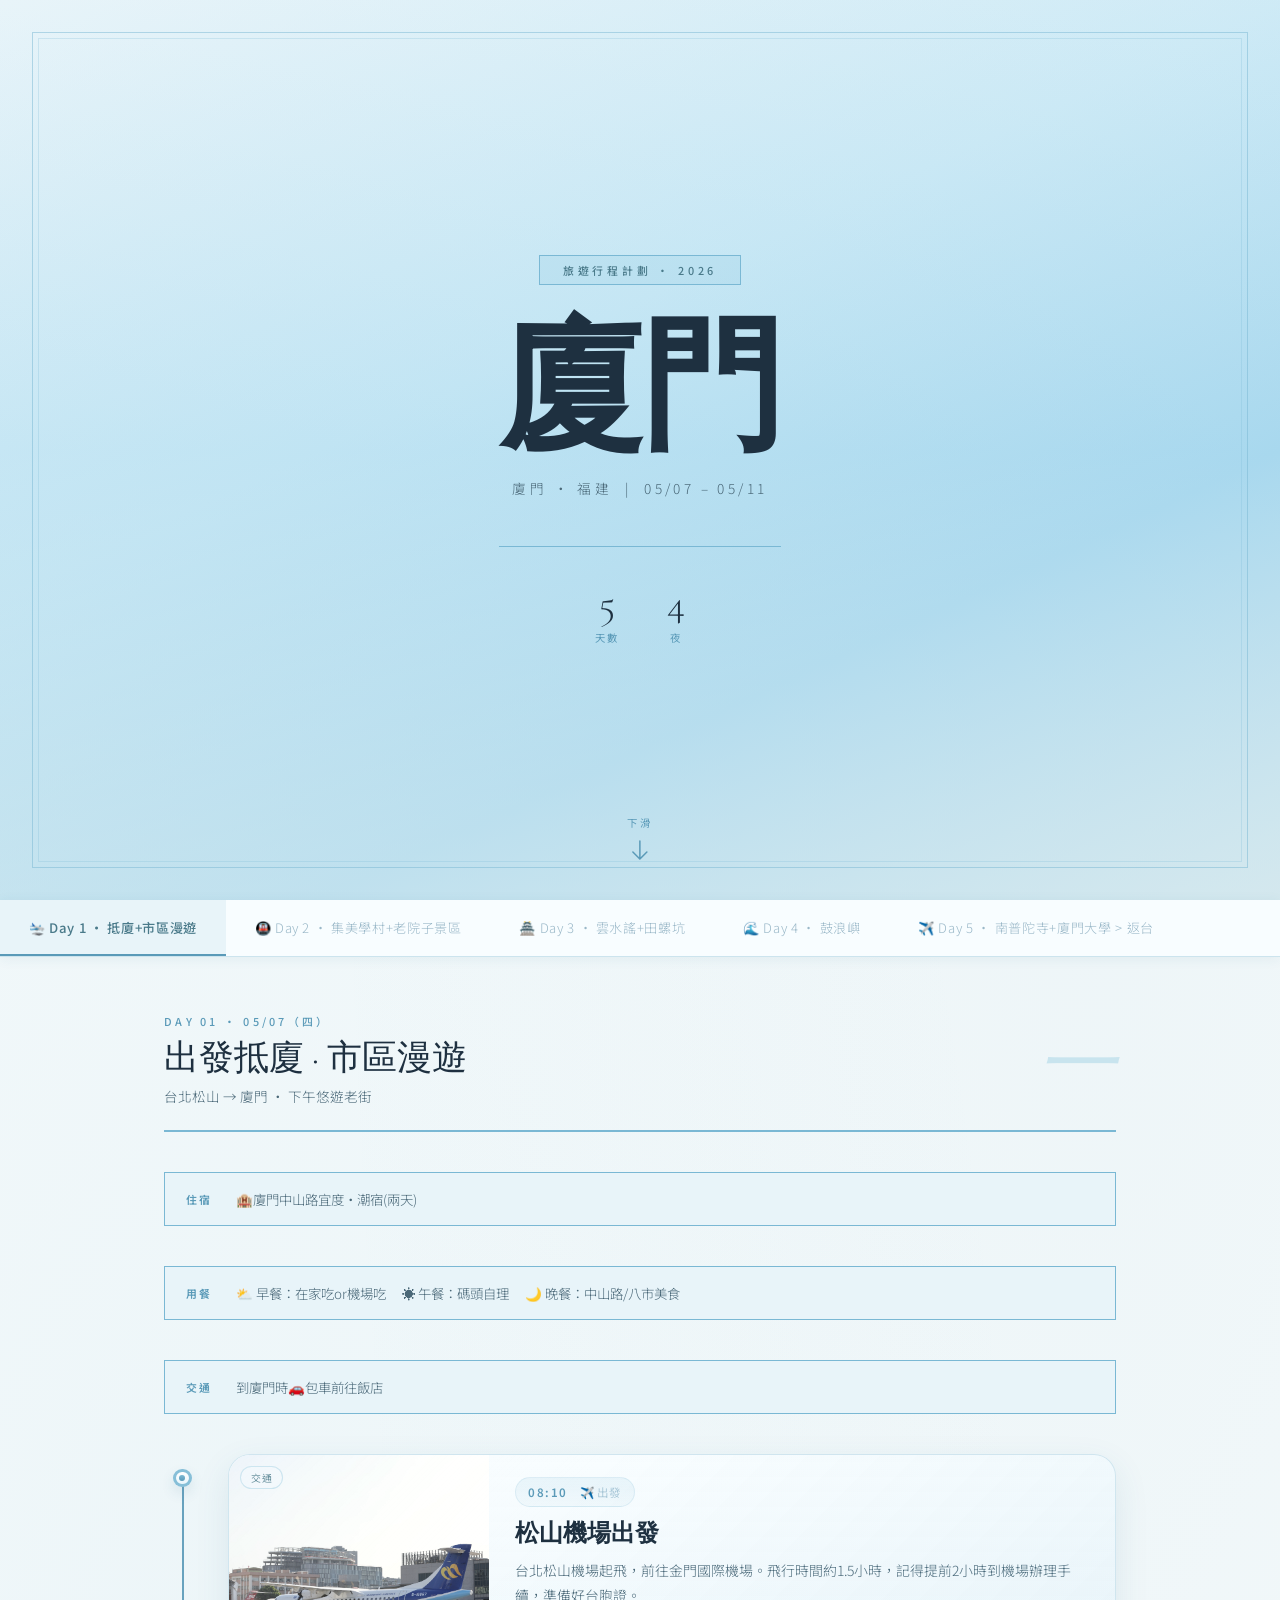
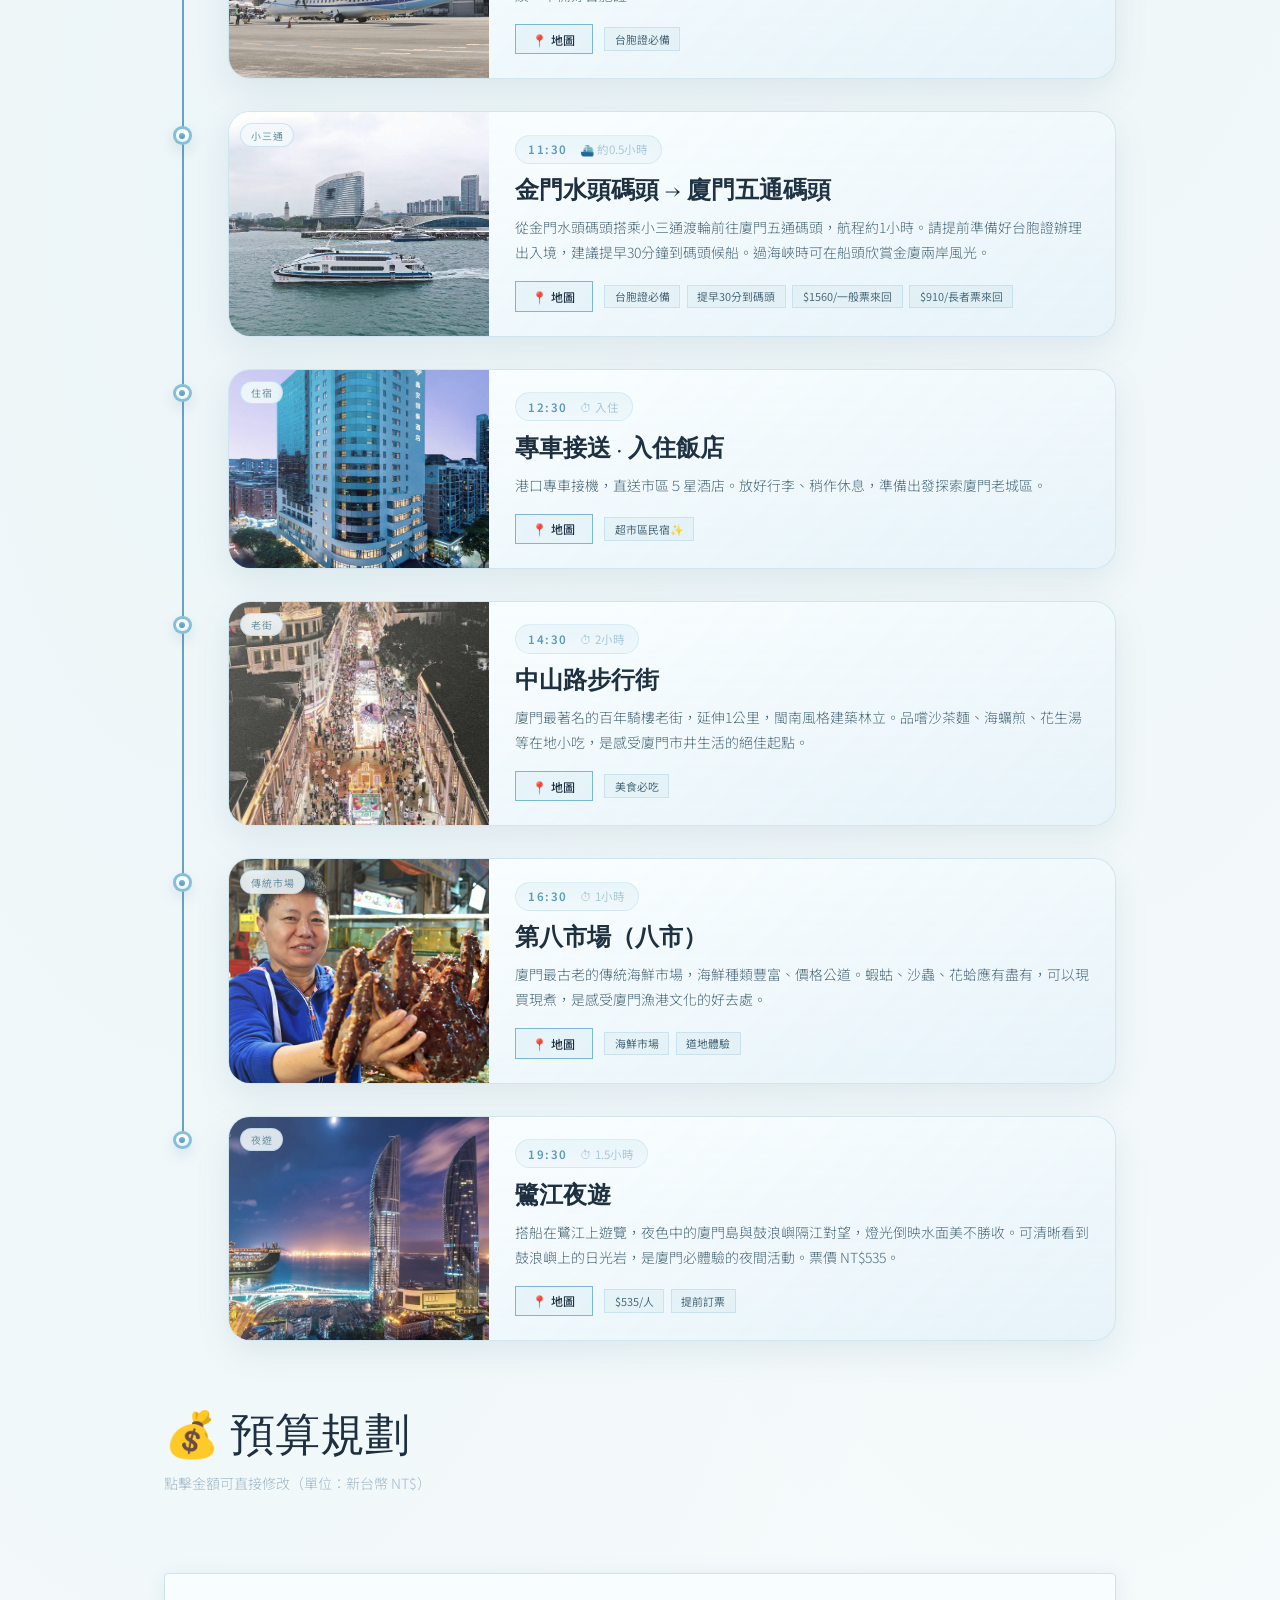
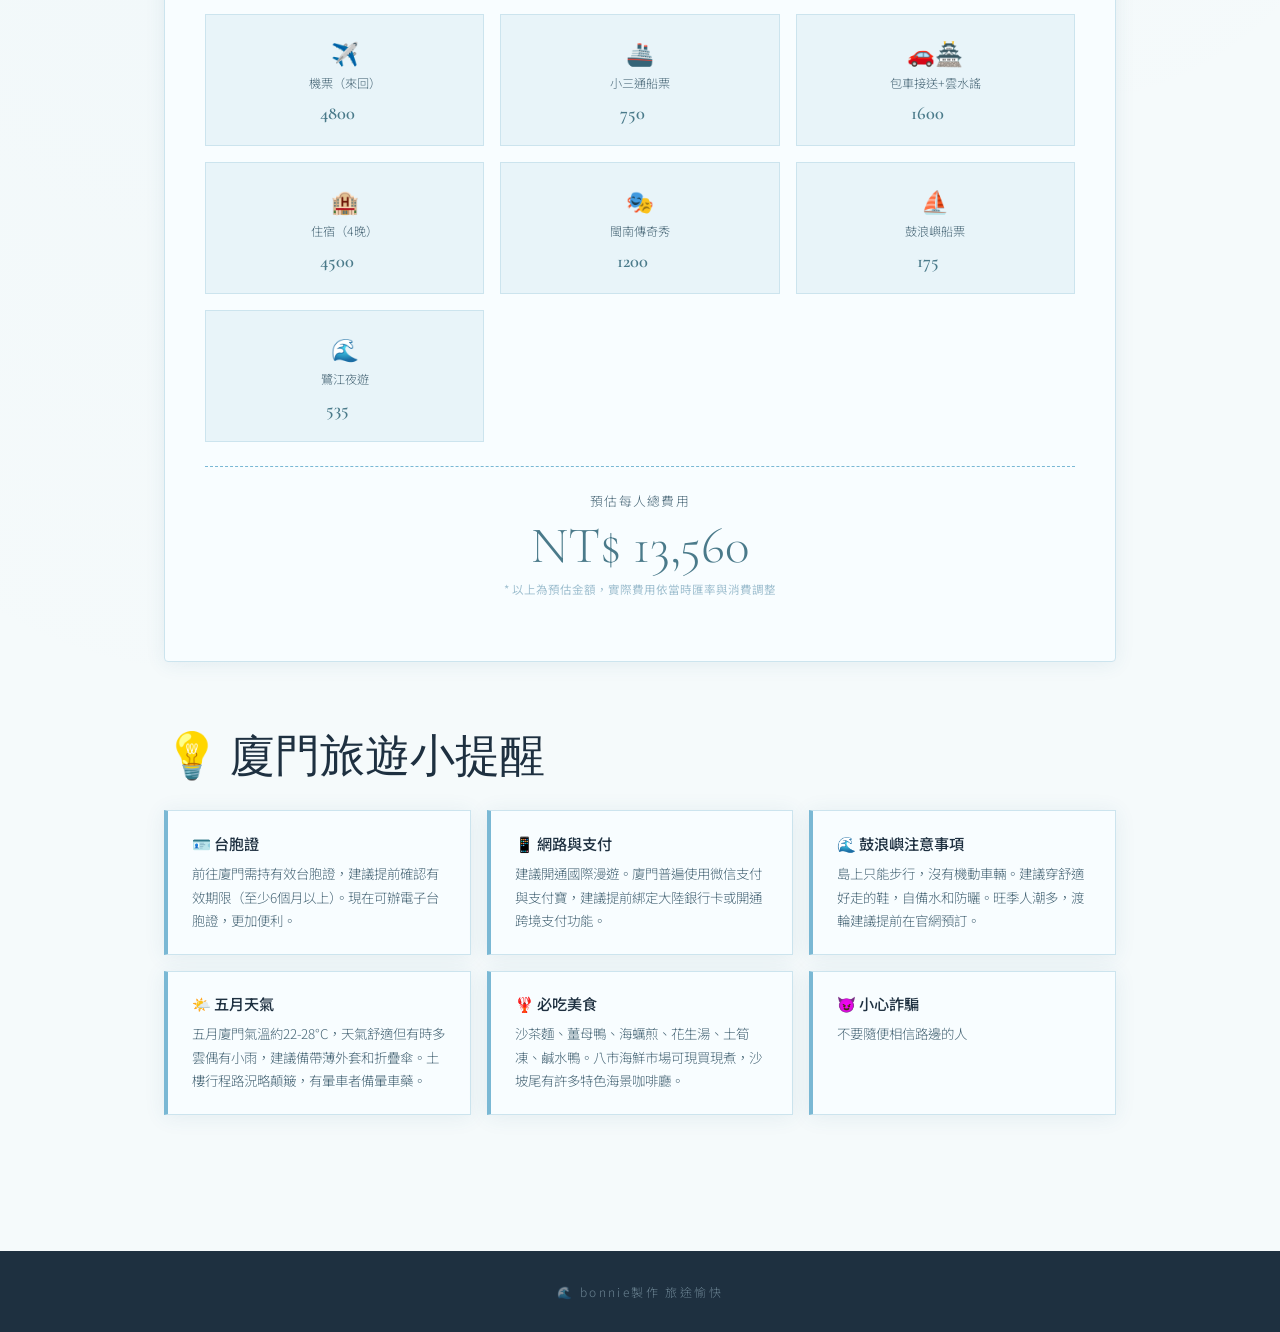
==== index - 複製.html @ edf43352 "行程更新" ====
<!DOCTYPE html>
<html lang="zh-TW">
<head>
  <meta charset="UTF-8">
  <meta name="viewport" content="width=device-width, initial-scale=1.0">
  <title>廈門之旅 ✈️</title>
  <meta property="og:title" content="廈門之旅✈️" />
  <meta property="og:description" content="✈️🌊2026年05/07 – 05/11" />
  <meta property="og:description" content="探索廈門的美麗風景和豐富文化" />
  <meta property="og:type" content="website" />
  <link href="https://fonts.googleapis.com/css2?family=Cormorant+Garamond:ital,wght@0,300;0,400;0,600;1,300;1,400&family=Noto+Sans+TC:wght@300;400;500&family=DM+Serif+Display:ital@0;1&display=swap" rel="stylesheet">
  <link rel="stylesheet" href="style.css">
</head>
<body>

<!-- HERO -->
<section class="hero">
  <div class="hero-bg"></div>
  <div class="hero-overlay"></div>
  <div class="hero-content">
    <div class="hero-tag">旅遊行程計劃 · 2026</div>
    <h1>廈門</h1>
    <p class="hero-sub">廈門 · 福建 &nbsp;|&nbsp; 05/07 – 05/11 </p>
    <div class="hero-stats">
      <div class="hero-stat"><div class="num">5</div><div class="lbl">天數</div></div>
      <div class="hero-stat"><div class="num">4</div><div class="lbl">夜</div></div>
    </div>
  </div>
  <div class="hero-scroll">
    <span>下滑</span>
    <svg width="16" height="20" viewBox="0 0 16 20" fill="none"><path d="M8 1v18M1 12l7 7 7-7" stroke="currentColor" stroke-width="1.5" stroke-linecap="round"/></svg>
  </div>
</section>

<!-- DAY NAV -->
<nav class="day-nav" id="dayNav"></nav>

<div class="container" id="mainContent">

  <!-- DAY 1 -->
  <div class="day-content active" id="day-1">
    <div class="day-header">
      <div class="day-header-left">
        <div class="day-num">Day 01 · 05/07（四）</div>
        <h2 class="day-theme">出發抵廈 · 市區漫遊</h2>
        <p class="day-date">台北松山 → 廈門 · 下午悠遊老街</p>
      </div>
      <div class="day-header-deco">一</div>
    </div>
    <div class="meal-strip">
      <span class="meal-label">住宿</span>
      <span class="meal-item">🏨廈門中山路宜度·潮宿(兩天)</span>
    </div>
    <div class="meal-strip">
      <span class="meal-label">用餐</span>
      <span class="meal-item">⛅ 早餐：在家吃or機場吃</span>
      <span class="meal-item">☀️ 午餐：碼頭自理</span>
      <!-- <span class="meal-item">🎭 下午：閩南傳奇秀（14:30）</span> -->
      <span class="meal-item">🌙 晚餐：中山路/八市美食</span>
    </div>
    <div class="meal-strip">
      <span class="meal-label">交通</span>
      <span class="meal-item">到廈門時🚗包車前往飯店</span>
    </div>
    <div class="timeline">

      <div class="tl-item">
        <div class="tl-dot"></div>
        <div class="spot-card">
          <div class="spot-img-wrap">
            <img class="spot-img" src="./pic/松山機場.jpg" alt="松山機場">
            <span class="spot-type-badge">交通</span>
          </div>
          <div class="spot-info">
            <div class="spot-meta"><span class="spot-time">08:10</span><span class="spot-duration">✈️ 出發</span></div>
            <h3 class="spot-name">松山機場出發</h3>
            <p class="spot-desc">台北松山機場起飛，前往金門國際機場。飛行時間約1.5小時，記得提前2小時到機場辦理手續，準備好台胞證。</p>
            <div class="spot-footer">
              <a class="btn-map" href="https://maps.google.com/?q=松山機場" target="_blank">📍 地圖</a>
              <div class="spot-tags"><span class="tag">台胞證必備</span></div>
            </div>
          </div>
        </div>
      </div>
      <div class="tl-item">
        <div class="tl-dot"></div>
        <div class="spot-card">
          <div class="spot-img-wrap">
            <img class="spot-img" src="./pic/小三通圖.jpg" alt="金門水頭碼頭渡輪">
            <span class="spot-type-badge">小三通</span>
          </div>
          <div class="spot-info">
            <div class="spot-meta"><span class="spot-time">11:30</span><span class="spot-duration">⛴️ 約0.5小時</span></div>
            <h3 class="spot-name">金門水頭碼頭 → 廈門五通碼頭</h3>
            <p class="spot-desc">從金門水頭碼頭搭乘小三通渡輪前往廈門五通碼頭，航程約1小時。請提前準備好台胞證辦理出入境，建議提早30分鐘到碼頭候船。過海峽時可在船頭欣賞金廈兩岸風光。</p>
            <div class="spot-footer">
              <a class="btn-map" href="https://maps.google.com/?q=金門水頭碼頭" target="_blank">📍 地圖</a>
              <button class="btn-audio" onclick="playSpotStory(this, '金門小三通渡輪', '金門水頭碼頭搭渡輪橫渡台灣海峽前往廈門，是充滿歷史感的兩岸交流航線', './audio/小三通.mp3')" data-state="idle">🎙️ 聽故事</button>
              <div class="spot-tags"><span class="tag">台胞證必備</span><span class="tag">提早30分到碼頭</span><span class="tag">$1560/一般票來回</span><span class="tag">$910/長者票來回</span></div>
            </div>
          </div>
        </div>
      </div>

      <div class="tl-item">
        <div class="tl-dot"></div>
        <div class="spot-card">
          <div class="spot-img-wrap">
            <img class="spot-img" src="./pic/飯店.jpg" alt="廈門飯店">
            <span class="spot-type-badge">住宿</span>
          </div>
          <div class="spot-info">
            <div class="spot-meta"><span class="spot-time">12:30</span><span class="spot-duration">⏱ 入住</span></div>
            <h3 class="spot-name">專車接送 · 入住飯店</h3>
            <p class="spot-desc">港口專車接機，直送市區５星酒店。放好行李、稍作休息，準備出發探索廈門老城區。</p>
            <div class="spot-footer">
              <a class="btn-map" href="https://www.trip.com/w/EUxdp5vPJU2" target="_blank">📍 地圖</a>
              <div class="spot-tags"><span class="tag">超市區民宿✨</span></div>
            </div>
          </div>
        </div>
      </div>

      <div class="tl-item">
        <div class="tl-dot"></div>
        <div class="spot-card">
          <div class="spot-img-wrap">
            <img class="spot-img" src="./pic/中山路.jpg" alt="中山路">
            <span class="spot-type-badge">老街</span>
          </div>
          <div class="spot-info">
            <div class="spot-meta"><span class="spot-time">14:30</span><span class="spot-duration">⏱ 2小時</span></div>
            <h3 class="spot-name">中山路步行街</h3>
            <p class="spot-desc">廈門最著名的百年騎樓老街，延伸1公里，閩南風格建築林立。品嚐沙茶麵、海蠣煎、花生湯等在地小吃，是感受廈門市井生活的絕佳起點。</p>
            <div class="spot-footer">
              <a class="btn-map" href="https://maps.google.com/?q=中山路步行街+廈門" target="_blank">📍 地圖</a>
              <button class="btn-audio" onclick="playSpotStory(this, '中山路步行街', '廈門百年騎樓老街，閩南美食與南洋建築的交會', './audio/中山路.mp3')" data-state="idle">🎙️ 聽故事</button>
              <div class="spot-tags"><span class="tag">美食必吃</span></div>
            </div>
          </div>
        </div>
      </div>

      <div class="tl-item">
        <div class="tl-dot"></div>
        <div class="spot-card">
          <div class="spot-img-wrap">
            <img class="spot-img" src="./pic/八市.jpg" alt="八市">
            <span class="spot-type-badge">傳統市場</span>
          </div>
          <div class="spot-info">
            <div class="spot-meta"><span class="spot-time">16:30</span><span class="spot-duration">⏱ 1小時</span></div>
            <h3 class="spot-name">第八市場（八市）</h3>
            <p class="spot-desc">廈門最古老的傳統海鮮市場，海鮮種類豐富、價格公道。蝦蛄、沙蟲、花蛤應有盡有，可以現買現煮，是感受廈門漁港文化的好去處。</p>
            <div class="spot-footer">
              <a class="btn-map" href="https://maps.google.com/?q=第八市場+廈門" target="_blank">📍 地圖</a>
              <button class="btn-audio" onclick="playSpotStory(this, '第八市場（八市）', '廈門最古老海鮮市場，蝦蛄沙蟲應有盡有', './audio/第八市場.mp3')" data-state="idle">🎙️ 聽故事</button>
              <div class="spot-tags"><span class="tag">海鮮市場</span><span class="tag">道地體驗</span></div>
            </div>
          </div>
        </div>
      </div>

      <div class="tl-item">
        <div class="tl-dot"></div>
        <div class="spot-card">
          <div class="spot-img-wrap">
            <img class="spot-img spot-img--lujiang" src="./pic/鷺江夜遊.jpg" alt="鷺江夜遊">
            <span class="spot-type-badge">夜遊</span>
          </div>
          <div class="spot-info">
            <div class="spot-meta"><span class="spot-time">19:30</span><span class="spot-duration">⏱ 1.5小時</span></div>
            <h3 class="spot-name">鷺江夜遊</h3>
            <p class="spot-desc">搭船在鷺江上遊覽，夜色中的廈門島與鼓浪嶼隔江對望，燈光倒映水面美不勝收。可清晰看到鼓浪嶼上的日光岩，是廈門必體驗的夜間活動。票價 NT$535。</p>
            <div class="spot-footer">
              <a class="btn-map" href="https://maps.google.com/?q=鷺江夜遊+廈門" target="_blank">📍 地圖</a>
              <button class="btn-audio" onclick="playSpotStory(this, '鷺江夜遊', '搭船在鷺江上，廈門島與鼓浪嶼隔江對望的夜景', './audio/鷺江夜遊.mp3')" data-state="idle">🎙️ 聽故事</button>
              <div class="spot-tags"><span class="tag">$535/人</span><span class="tag">提前訂票</span></div>
            </div>
          </div>
        </div>
      </div>

    </div>
  </div>

  <!-- DAY 2 -->
  <div class="day-content" id="day-2">
    <div class="day-header">
      <div class="day-header-left">
        <div class="day-num">Day 02 · 05/08（五）</div>
        <h2 class="day-theme">海上地鐵 · 集美學村 · 閩南傳奇秀</h2>
        <p class="day-date">包車遊集美 · 下午精彩表演 · 雙子星夜景(視天氣)</p>
      </div>
      <div class="day-header-deco">二</div>
    </div>
    <div class="meal-strip">
      <span class="meal-label">用餐</span>
      <span class="meal-item">⛅ 早餐：飯店早餐</span>
      <span class="meal-item">☀️ 午餐：集美學村附近閩南料理</span>
      <!-- <span class="meal-item">🎭 下午：閩南傳奇秀（14:30）</span> -->
      <span class="meal-item">🌙 晚餐：曾厝垵大街or雙子星商場餐廳</span>
    </div>
    <div class="meal-strip">
      <span class="meal-label">交通</span>
      <span class="meal-item">🚗包車前往前往各處</span>
    </div>
    <div class="timeline">

      <div class="tl-item">
        <div class="tl-dot"></div>
        <div class="spot-card">
          <div class="spot-img-wrap">
            <img class="spot-img" src="./pic/海上列車.jpg" alt="海上地鐵">
            <span class="spot-type-badge">特色交通</span>
          </div>
          <div class="spot-info">
            <div class="spot-meta"><span class="spot-time">08:30</span><span class="spot-duration">⏱ 40分鐘</span></div>
            <h3 class="spot-name">廈門地鐵 1 號線 — 海上地鐵</h3>
            <p class="spot-desc">全球少見的「海底地鐵」，地鐵穿越海底隧道時，部分路段可見海底景觀。坐窗邊座位感受在海底穿行的奇特體驗，拍影片超吸睛！</p>
            <div class="spot-footer">
              <a class="btn-map" href="https://maps.google.com/?q=廈門地鐵2號線" target="_blank">📍 地圖</a>
              <button class="btn-audio" onclick="playSpotStory(this, '廈門地鐵2號線 — 海上地鐵', '全球少見的海底地鐵，穿越海底隧道的奇特體驗', './audio/海上地鐵.mp3')" data-state="idle">🎙️ 聽故事</button>
              <div class="spot-tags"><span class="tag">特色體驗</span></div>
            </div>
          </div>
        </div>
      </div>

      <div class="tl-item">
        <div class="tl-dot"></div>
        <div class="spot-card">
          <div class="spot-img-wrap">
            <img class="spot-img" src="./pic/集美學村.jpg" alt="集美學村">
            <span class="spot-type-badge">人文景點</span>
          </div>
          <div class="spot-info">
            <div class="spot-meta"><span class="spot-time">09:30</span><span class="spot-duration">⏱ 2小時</span></div>
            <h3 class="spot-name">集美學村 · 嘉庚公園</h3>
            <p class="spot-desc">陳嘉庚先生創辦的著名學村，融合閩南紅磚建築與西洋風格，「穿西裝、戴斗笠」是其最大特色。嘉庚公園湖光山色，是廈門最具文化底蘊的景點之一。</p>
            <div class="spot-footer">
              <a class="btn-map" href="https://maps.google.com/?q=集美學村+廈門" target="_blank">📍 地圖</a>
              <button class="btn-audio" onclick="playSpotStory(this, '集美學村 · 嘉庚公園', '陳嘉庚先生創辦，穿西裝戴斗笠的中西合璧建築')" data-state="idle">🎙️ 聽故事</button>
              <div class="spot-tags"><span class="tag">包車前往</span><span class="tag">文化景點</span></div>
            </div>
          </div>
        </div>
      </div>

      <div class="tl-item">
        <div class="tl-dot"></div>
        <div class="spot-card">
          <div class="spot-img-wrap">
            <img class="spot-img" src="./pic/大社古聚落.jpg" alt="大社">
            <span class="spot-type-badge">聚落</span>
          </div>
          <div class="spot-info">
            <div class="spot-meta"><span class="spot-time">12:00</span><span class="spot-duration">⏱ 1小時</span></div>
            <h3 class="spot-name">大社古聚落</h3>
            <p class="spot-desc">集美最古老的閩南傳統聚落，保存完好的紅磚古厝，巷弄間可感受閩南人的日常生活，午後光線灑在紅磚上格外美麗，是攝影愛好者的天堂。</p>
            <div class="spot-footer">
              <a class="btn-map" href="https://maps.google.com/?q=大社+集美+廈門" target="_blank">📍 地圖</a>
              <button class="btn-audio" onclick="playSpotStory(this, '大社古聚落', '集美最古老閩南聚落，紅磚巷弄裡的百年生活痕跡')" data-state="idle">🎙️ 聽故事</button>
              <div class="spot-tags"><span class="tag">攝影聖地</span></div>
            </div>
          </div>
        </div>
      </div>



      <div class="tl-item">
        <div class="tl-dot"></div>
        <div class="spot-card">
          <div class="spot-img-wrap">
            <img class="spot-img spot-img--minnan" src="./pic/閩南傳奇秀.jpg" alt="閩南傳奇秀">
            <span class="spot-type-badge">表演</span>
          </div>
          <div class="spot-info">
            <div class="spot-meta"><span class="spot-time">14:30</span><span class="spot-duration">⏱ 1.5小時</span></div>
            <h3 class="spot-name">閩南傳奇秀</h3>
            <p class="spot-desc">大型實景演出，融合閩南文化、歷史故事與現代舞台技術，聲光效果震撼。貴賓席票價$1400，擁有最佳視角。演出時間約90分鐘，演出結束後銜接傍晚夜景行程。</p>
            <div class="spot-footer">
              <a class="btn-map" href="https://maps.google.com/?q=閩南傳奇秀+廈門" target="_blank">📍 地圖</a>
              <button class="btn-audio" onclick="playSpotStory(this, '閩南傳奇秀', '大型實景演出，聲光震撼，閩南文化的精華濃縮呈現')" data-state="idle">🎙️ 聽故事</button>
              <div class="spot-tags"><span class="tag">$1400 白金席</span><span class="tag">$1200 貴賓席</span><span class="tag">提前訂票</span></div>
            </div>
          </div>
        </div>
      </div>

      <div class="tl-item">
        <div class="tl-dot"></div>
        <div class="spot-card">
          <div class="spot-img-wrap">
            <img class="spot-img" src="./pic/曾厝垵.jpg" alt="曾厝垵">
            <span class="spot-type-badge">文創街區</span>
          </div>
          <div class="spot-info">
            <div class="spot-meta"><span class="spot-time">17:30</span><span class="spot-duration">⏱ 1-1.5小時</span></div>
            <h3 class="spot-name">曾厝垵大街</h3>
            <p class="spot-desc">「中國最文藝的漁村」，由老漁村改建成充滿個性的文創街區。巷弄裡有手作小店、特色民宿與在地小吃，適合慢慢散步拍照。</p>
            <div class="spot-footer">
              <a class="btn-map" href="https://maps.google.com/?q=曾厝垵+廈門" target="_blank">📍 地圖</a>
              <button class="btn-audio" onclick="playSpotStory(this, '曾厝垵大街', '老漁村改造的文青街區，特色小店與在地小吃雲集')" data-state="idle">🎙️ 聽故事</button>
              <div class="spot-tags"><span class="tag">文青必去</span><span class="tag">手作小店</span></div>
            </div>
          </div>
        </div>
      </div>

      <div class="tl-item">
        <div class="tl-dot"></div>
        <div class="spot-card">
          <div class="spot-img-wrap">
            <img class="spot-img" src="./pic/沙波尾.jpg" alt="沙坡尾">
            <span class="spot-type-badge">文創街區</span>
          </div>
          <div class="spot-info">
            <div class="spot-meta"><span class="spot-time">18:30</span><span class="spot-duration">⏱ 1-2小時</span></div>
            <h3 class="spot-name">沙坡尾走走</h3>
            <p class="spot-desc">沙坡尾避風塢保留舊漁港風貌，傍晚到夜間很有氣氛。沿線有海景咖啡、選物店與碼頭景觀，適合散步看夕陽、拍港灣夜色。</p>
            <div class="spot-footer">
              <a class="btn-map" href="https://maps.google.com/?q=沙坡尾+廈門" target="_blank">📍 地圖</a>
              <button class="btn-audio" onclick="playSpotStory(this, '沙坡尾', '舊漁港風貌與文創街區交錯，黃昏散步特別有味道')" data-state="idle">🎙️ 聽故事</button>
              <div class="spot-tags"><span class="tag">文青必去</span><span class="tag">海景咖啡</span></div>
            </div>
          </div>
        </div>
      </div>

      <div class="tl-item">
        <div class="tl-dot"></div>
        <div class="spot-card">
          <div class="spot-img-wrap">
            <img class="spot-img" src="./pic/雙子星.jpg" alt="雙子星">
            <span class="spot-type-badge">觀景台</span>
          </div>
          <div class="spot-info">
            <div class="spot-meta"><span class="spot-time">19:30</span><span class="spot-duration">⏱ 1.5小時</span></div>
            <h3 class="spot-name">雙子星觀景台 — 俯瞰夜廈門(視天氣而定)</h3>
            <p class="spot-desc">廈門最新地標雙子塔頂層觀景台，高達300公尺，可360度俯瞰廈門灣、鼓浪嶼與整座城市的璀璨夜景。建議日落前上去，捕捉黃昏到入夜的完整變化。</p>
            <div class="spot-footer">
              <a class="btn-map" href="https://maps.google.com/?q=廈門雙子塔觀景台" target="_blank">📍 地圖</a>
              <button class="btn-audio" onclick="playSpotStory(this, '雙子星觀景台', '廈門最高地標三百公尺，夜幕下俯瞰整座廈門灣')" data-state="idle">🎙️ 聽故事</button>
              <div class="spot-tags"><span class="tag">需購票$550</span><span class="tag">夜景必去</span></div>
            </div>
          </div>
        </div>
      </div>

    </div>
  </div>

  <!-- DAY 3 -->
  <div class="day-content" id="day-3">
    <div class="day-header">
      <div class="day-header-left">
        <div class="day-num">Day 03 · 05/09（六）</div>
        <h2 class="day-theme">雲水謠 · 土樓之旅</h2>
        <p class="day-date">包車出發 · 南靖土樓群 · 世界文化遺產</p>
      </div>
      <div class="day-header-deco">三</div>
    </div>
    <div class="meal-strip">
      <span class="meal-label">用餐</span>
      <span class="meal-item">⛅ 早餐：飯店早餐</span>
      <span class="meal-item">☀️ 午餐：景區內客家料理</span>
      <span class="meal-item">🌙 晚餐：萬象城附近餐廳</span>
    </div>
    <div class="meal-strip">
      <span class="meal-label">交通</span>
      <span class="meal-item">🚗包車前往，車程約2.5小時</span>
    </div>
    <div class="timeline">

      <div class="tl-item">
        <div class="tl-dot"></div>
        <div class="spot-card">
          <div class="spot-img-wrap">
            <img class="spot-img" src="./pic/雲水謠.jpg" alt="雲水謠">
            <span class="spot-type-badge">世界遺產</span>
          </div>
          <div class="spot-info">
            <div class="spot-meta"><span class="spot-time">07:30</span><span class="spot-duration">⏱ 3小時</span></div>
            <h3 class="spot-name">雲水謠景區</h3>
            <p class="spot-desc">古稱「長教」，因電影《雲水謠》而聞名。千年古榕樹群遮天蔽日，古道、水車、土樓構成如畫風景。和貴樓建在沼澤上、懷遠樓精緻雕工，令人嘆為觀止。</p>
            <div class="spot-footer">
              <a class="btn-map" href="https://maps.google.com/?q=雲水謠景區+南靖" target="_blank">📍 地圖</a>
              <button class="btn-audio" onclick="playSpotStory(this, '雲水謠景區', '千年古榕、水車、土樓交織的閩南畫卷，電影取景地')" data-state="idle">🎙️ 聽故事</button>
              <div class="spot-tags"><span class="tag">包團參加</span><span class="tag">世界遺產</span></div>
            </div>
          </div>
        </div>
      </div>

      <div class="tl-item">
        <div class="tl-dot"></div>
        <div class="spot-card">
          <div class="spot-img-wrap">
            <img class="spot-img" src="./pic/和貴樓.jpg" alt="和貴樓">
            <span class="spot-type-badge">土樓</span>
          </div>
          <div class="spot-info">
            <div class="spot-meta"><span class="spot-time">09:00</span><span class="spot-duration">⏱ 1小時</span></div>
            <h3 class="spot-name">和貴樓</h3>
            <p class="spot-desc">建在沼澤地上的方形土樓，地基插入無數松木樁，歷經300年依然屹立不倒，被稱為「最神奇的土樓」。院內的水井清澈見底，兩口井相距咫尺卻一淡一鹹。</p>
            <div class="spot-footer">
              <a class="btn-map" href="https://maps.google.com/?q=和貴樓+南靖" target="_blank">📍 地圖</a>
              <button class="btn-audio" onclick="playSpotStory(this, '和貴樓', '建在沼澤上的方形土樓，三百年屹立不倒的建築奇蹟')" data-state="idle">🎙️ 聽故事</button>
              <div class="spot-tags"><span class="tag">300年歷史</span></div>
            </div>
          </div>
        </div>
      </div>

      <div class="tl-item">
        <div class="tl-dot"></div>
        <div class="spot-card">
          <div class="spot-img-wrap">
            <img class="spot-img" src="./pic/懷遠樓.jpg" alt="懷遠樓">
            <span class="spot-type-badge">土樓</span>
          </div>
          <div class="spot-info">
            <div class="spot-meta"><span class="spot-time">10:30</span><span class="spot-duration">⏱ 1小時</span></div>
            <h3 class="spot-name">懷遠樓</h3>
            <p class="spot-desc">懷遠樓建於清末（1905–1909），是雲水謠一帶最具代表性的雙環圓形土樓之一。外觀樸實厚重、內部工藝細膩，最值得看的是內院核心的祖堂「斯是室」，雕樑畫棟、書卷氣十足。</p>
            <div class="spot-footer">
              <a class="btn-map" href="https://maps.google.com/?q=懷遠樓+南靖" target="_blank">📍 地圖</a>
              <button class="btn-audio" onclick="playSpotStory(this, '懷遠樓', '清末雙環圓形土樓，內院祖堂斯是室最具人文特色')" data-state="idle">🎙️ 聽故事</button>
              <div class="spot-tags"><span class="tag">雙環圓樓</span><span class="tag">斯是室</span></div>
            </div>
          </div>
        </div>
      </div>

      <div class="tl-item">
        <div class="tl-dot"></div>
        <div class="spot-card">
          <div class="spot-img-wrap">
            <img class="spot-img spot-img--tianluokeng" src="./pic/四菜一湯.jpg" alt="田螺坑景區">
            <span class="spot-type-badge">土樓群</span>
          </div>
          <div class="spot-info">
            <div class="spot-meta"><span class="spot-time">12:00</span><span class="spot-duration">⏱ 2小時</span></div>
            <h3 class="spot-name">田螺坑景區 — 四菜一湯</h3>
            <p class="spot-desc">由四座圓樓與一座方樓組合而成，從山上俯瞰形似「四菜一湯」，是福建土樓最具代表性的景觀，登景觀台拍照是遊客必做的事，建議從上下兩個景觀台各拍一次。</p>
            <div class="spot-footer">
              <a class="btn-map" href="https://maps.google.com/?q=田螺坑土樓+南靖" target="_blank">📍 地圖</a>
              <button class="btn-audio" onclick="playSpotStory(this, '田螺坑土樓群', '四圓一方的土樓群，從山頂俯瞰如同一道農家菜餚')" data-state="idle">🎙️ 聽故事</button>
              <div class="spot-tags"><span class="tag">最美土樓群</span><span class="tag">高低角度各拍</span></div>
            </div>
          </div>
        </div>
      </div>

      <div class="tl-item">
        <div class="tl-dot"></div>
        <div class="spot-card">
          <div class="spot-img-wrap">
            <img class="spot-img" src="./pic/裕昌樓.jpg" alt="裕昌樓">
            <span class="spot-type-badge">土樓</span>
          </div>
          <div class="spot-info">
            <div class="spot-meta"><span class="spot-time">14:30</span><span class="spot-duration">⏱ 40分鐘</span></div>
            <h3 class="spot-name">裕昌樓 — 東倒西歪樓</h3>
            <p class="spot-desc">建於元代，距今約700年，是現存最古老的土樓之一。最大特色是柱子全部向右傾斜，但歷經百年風雨依然穩固，被稱為「東倒西歪樓」，展現古代建築的神奇智慧。</p>
            <div class="spot-footer">
              <a class="btn-map" href="https://maps.google.com/?q=裕昌樓+南靖" target="_blank">📍 地圖</a>
              <button class="btn-audio" onclick="playSpotStory(this, '裕昌樓 — 東倒西歪樓', '七百年歷史的元代土樓，柱柱傾斜卻屹立不倒的奇景')" data-state="idle">🎙️ 聽故事</button>
              <div class="spot-tags"><span class="tag">700年歷史</span><span class="tag">最古老土樓</span></div>
            </div>
          </div>
        </div>
      </div>

      <div class="tl-item">
        <div class="tl-dot"></div>
        <div class="spot-card">
          <div class="spot-img-wrap">
            <img class="spot-img" src="./pic/廈門.jpg" alt="回廈門">
            <span class="spot-type-badge">交通</span>
          </div>
          <div class="spot-info">
            <div class="spot-meta"><span class="spot-time">16:00</span><span class="spot-duration">⏱ 返回廈門</span></div>
            <h3 class="spot-name">回程廈門 · 晚上自由活動</h3>
            <p class="spot-desc">包車返回廈門市區，約2小時車程。回飯店休息後，可自由探索附近夜市或前往環島路海濱走走，欣賞廈門灣夜景。</p>
            <div class="spot-footer">
              <div class="spot-tags"><span class="tag">自由活動</span></div>
            </div>
          </div>
        </div>
      </div>

    </div>
  </div>

  <!-- DAY 4 -->
  <div class="day-content" id="day-4">
    <div class="day-header">
      <div class="day-header-left">
        <div class="day-num">Day 04 · 05/10（日）</div>
        <h2 class="day-theme">鼓浪嶼 · 慵懶漫步一整天</h2>
        <p class="day-date">🌊 搭船上島 · 步行探索 · 傍晚回程</p>
      </div>
      <div class="day-header-deco">四</div>
    </div>
    <div class="meal-strip">
      <span class="meal-label">提醒</span>
      <span class="meal-item">⛅ 早餐：飯店早餐</span>
      <!-- <span class="meal-item">🚢 鼓浪嶼只能步行，無機動車</span> -->
      <span class="meal-item">☀️ 午餐：島上餐廳隨意享用</span>
      <span class="meal-item">🌙 晚餐：島上餐廳or回中山路吃</span>
    </div>
    <div class="meal-strip">
      <span class="meal-label">交通</span>
      <span class="meal-item">🕗 19:00 搭船回島</span>
    </div>
    <div class="timeline">

      <div class="tl-item">
        <div class="tl-dot"></div>
        <div class="spot-card">
          <div class="spot-img-wrap">
            <img class="spot-img" src="./pic/日光岩.jpg" alt="鼓浪嶼渡輪">
            <span class="spot-type-badge">渡輪</span>
          </div>
          <div class="spot-info">
            <div class="spot-meta"><span class="spot-time">08:30</span><span class="spot-duration">⏱ 10分鐘</span></div>
            <h3 class="spot-name">搭船前往鼓浪嶼</h3>
            <p class="spot-desc">從廈門輪渡碼頭搭船，約10分鐘抵達鼓浪嶼。建議早出發避開人潮，船票約$250/人（含往返）。上島後全程步行，建議穿著舒適的鞋子。</p>
            <div class="spot-footer">
              <a class="btn-map" href="https://maps.google.com/?q=廈門輪渡碼頭" target="_blank">📍 地圖</a>
              <button class="btn-audio" onclick="playSpotStory(this, '鼓浪嶼渡輪', '從廈門輪渡碼頭出發，十分鐘渡海抵達這座無車小島')" data-state="idle">🎙️ 聽故事</button>
              <div class="spot-tags"><span class="tag">$250往返</span><span class="tag">提前預約</span></div>
            </div>
          </div>
        </div>
      </div>

      <div class="tl-item">
        <div class="tl-dot"></div>
        <div class="spot-card">
          <div class="spot-img-wrap">
            <img class="spot-img" src="./pic/日光岩上.jpg" alt="鼓浪嶼日光岩">
            <span class="spot-type-badge">景點</span>
          </div>
          <div class="spot-info">
            <div class="spot-meta"><span class="spot-time">09:00</span><span class="spot-duration">⏱ 1.5小時</span></div>
            <h3 class="spot-name">日光岩 — 鼓浪嶼制高點</h3>
            <p class="spot-desc">鼓浪嶼最高點（海拔92.68m），登頂可360度俯瞰整座小島、廈門市區及台灣海峽。鄭成功曾在此屯兵，岩壁上「天風海濤」四字石刻令人印象深刻。</p>
            <div class="spot-footer">
              <a class="btn-map" href="https://maps.google.com/?q=日光岩+鼓浪嶼" target="_blank">📍 地圖</a>
              <button class="btn-audio" onclick="playSpotStory(this, '日光岩 — 鼓浪嶼制高點', '海拔九十三公尺的鼓浪嶼最高點，鄭成功屯兵之地')" data-state="idle">🎙️ 聽故事</button>
              <div class="spot-tags"><span class="tag">景點門票</span><span class="tag">制高點</span></div>
            </div>
          </div>
        </div>
      </div>

      <div class="tl-item">
        <div class="tl-dot"></div>
        <div class="spot-card">
          <div class="spot-img-wrap">
            <img class="spot-img" src="./pic/老洋房.jpg" alt="鼓浪嶼老洋房">
            <span class="spot-type-badge">歷史建築</span>
          </div>
          <div class="spot-info">
            <div class="spot-meta"><span class="spot-time">11:00</span><span class="spot-duration">⏱ 全天漫步</span></div>
            <h3 class="spot-name">老洋房 · 音樂廳 · 巷弄漫遊</h3>
            <p class="spot-desc">鼓浪嶼有「鋼琴之島」美稱，島上鋼琴密度居全球之冠。穿梭在歐式老洋房、爬牆薔薇、音樂廳之間，沒有固定行程，就是慵懶地漫步，讓時光在此放慢。</p>
            <div class="spot-footer">
              <a class="btn-map" href="https://maps.google.com/?q=鼓浪嶼音樂廳" target="_blank">📍 地圖</a>
              <button class="btn-audio" onclick="playSpotStory(this, '鼓浪嶼老洋房巷弄', '鋼琴之島的歐式洋房與薔薇花牆，慵懶漫步的音樂夢境')" data-state="idle">🎙️ 聽故事</button>
              <div class="spot-tags"><span class="tag">世界遺產</span><span class="tag">步行探索</span></div>
            </div>
          </div>
        </div>
      </div>

      <div class="tl-item">
        <div class="tl-dot"></div>
        <div class="spot-card">
          <div class="spot-img-wrap">
            <img class="spot-img" src="./pic/鼓浪嶼午餐.jpg" alt="午餐">
            <span class="spot-type-badge">美食</span>
          </div>
          <div class="spot-info">
            <div class="spot-meta"><span class="spot-time">12:00</span><span class="spot-duration">⏱ 1小時</span></div>
            <h3 class="spot-name">島上午餐 · 海景餐廳</h3>
            <p class="spot-desc">鼓浪嶼有許多特色小店與海景餐廳，推薦品嚐：龍頭路花生湯、黃勝記豬腿肉、哈根達斯（島上分店）。午後繼續悠閒漫步，感受島嶼的慢節奏。</p>
            <div class="spot-footer">
              <button class="btn-audio" onclick="playSpotStory(this, '鼓浪嶼島上午餐', '龍頭路花生湯、黃勝記豬腿肉，鼓浪嶼必吃道地小食')" data-state="idle">🎙️ 聽故事</button>
              <div class="spot-tags"><span class="tag">花生湯必喝</span><span class="tag">豬腿肉必吃</span></div>
            </div>
          </div>
        </div>
      </div>


      <div class="tl-item">
        <div class="tl-dot"></div>
        <div class="spot-card">
          <div class="spot-img-wrap">
            <img class="spot-img" src="./pic/鼓浪嶼船.jpg" alt="回程">
            <span class="spot-type-badge">交通</span>
          </div>
          <div class="spot-info">
            <div class="spot-meta"><span class="spot-time">19:00</span><span class="spot-duration">⏱ 回程</span></div>
            <h3 class="spot-name">搭船回廈門</h3>
            <p class="spot-desc">傍晚搭渡輪返回廈門，夕陽餘暉下的鼓浪嶼輪廓格外迷人。回程可在輪渡碼頭附近的中山路吃晚餐，為這充實的一天畫上完美句點。</p>
            <div class="spot-footer">
              <a class="btn-map" href="https://maps.google.com/?q=鼓浪嶼碼頭" target="_blank">📍 地圖</a>
              <button class="btn-audio" onclick="playSpotStory(this, '搭船回廈門', '夕陽餘暉中搭渡輪離島，回望鼓浪嶼輪廓的最後一眼')" data-state="idle">🎙️ 聽故事</button>
            </div>
          </div>
        </div>
      </div>

    </div>
  </div>

  <!-- DAY 5 -->
  <div class="day-content" id="day-5">
    <div class="day-header">
      <div class="day-header-left">
        <div class="day-num">Day 05 · 05/11（一）</div>
        <h2 class="day-theme">南普陀寺 · 返台</h2>
        <p class="day-date">上午祈福 · 廈門大學周邊 · 傍晚返台</p>
      </div>
      <div class="day-header-deco">五</div>
    </div>
    <div class="meal-strip">
      <span class="meal-label">用餐</span>
      <span class="meal-item">⛅ 早餐：飯店早餐</span>
      <!-- <span class="meal-item">🚢 鼓浪嶼只能步行，無機動車</span> -->
      <span class="meal-item">☀️ 午餐：南普陀寺素食餐廳</span>
      <span class="meal-item">🌙 晚餐：機場簡餐or回家吃</span>
    </div>
    <div class="meal-strip">
      <span class="meal-label">交通</span>
      <span class="meal-item">🚗包車前往小三通</span>
      <span class="meal-item">✈️ 16:40 廈門起飛 → 17:50 台北落地</span>
    </div>
    <div class="timeline">


      <div class="tl-item">
        <div class="tl-dot"></div>
        <div class="spot-card">
          <div class="spot-img-wrap">
            <img class="spot-img" src="./pic/南普陀寺.jpg" alt="南普陀寺">
            <span class="spot-type-badge">寺廟</span>
          </div>
          <div class="spot-info">
            <div class="spot-meta"><span class="spot-time">09:00</span><span class="spot-duration">⏱ 2.5小時</span></div>
            <h3 class="spot-name">南普陀寺</h3>
            <p class="spot-desc">閩南著名佛教寺廟，始建於唐末，依五老峰山麓而建。寺內香火鼎盛，素食餐廳享譽遠近，登後山可俯瞰廈門大學校園。搭飛機前的上午，在此靜心祈福、為旅程畫上圓滿句點。</p>
            <div class="spot-footer">
              <a class="btn-map" href="https://maps.google.com/?q=南普陀寺+廈門" target="_blank">📍 地圖</a>
              <button class="btn-audio" onclick="playSpotStory(this, '南普陀寺', '閩南著名唐代佛寺，依五老峰山麓而建，香火千年不絕')" data-state="idle">🎙️ 聽故事</button>
              <div class="spot-tags"><span class="tag">素食推薦</span><span class="tag">返台前祈福</span></div>
            </div>
          </div>
        </div>
      </div>

      <div class="tl-item">
        <div class="tl-dot"></div>
        <div class="spot-card">
          <div class="spot-img-wrap">
            <img class="spot-img" src="./pic/松山機場.jpg" alt="返台機場">
            <span class="spot-type-badge">交通</span>
          </div>
          <div class="spot-info">
            <div class="spot-meta"><span class="spot-time">16:40</span><span class="spot-duration">✈️ 返台</span></div>
            <h3 class="spot-name">小三通 → 金門 → 台北松山</h3>
            <p class="spot-desc">南普陀寺祈福後前往五通港口，搭乘小三通至金門，16:40金門國際機場起飛，預計17:50抵達台北松山機場。提前2小時到機場辦理出境手續。帶著寺廟的祝福，滿載廈門記憶踏上歸途！</p>
            <div class="spot-footer">
              <div class="spot-tags"><span class="tag">提前2小時到場</span></div>
            </div>
          </div>
        </div>
      </div>

    </div>
  </div>

  <!-- BUDGET -->
  <section style="margin-top:4rem">
    <h2 class="section-title">💰 預算規劃</h2>
    <p style="color:#a0b8c8; font-size:0.88rem; margin-bottom:1.5rem; font-weight:300">點擊金額可直接修改（單位：新台幣 NT$）</p>
    <div class="budget-section">
      <div class="budget-grid">
        <div class="budget-item"><div class="b-icon">✈️</div><div class="b-label">機票（來回）</div><input type="number" id="b1" value="4800" oninput="calcBudget()"></div>
        <div class="budget-item"><div class="b-icon">🚢</div><div class="b-label">小三通船票</div><input type="number" id="b2" value="750" oninput="calcBudget()"></div>
        <div class="budget-item"><div class="b-icon">🚗🏯</div><div class="b-label">包車接送+雲水謠</div><input type="number" id="b3" value="1600" oninput="calcBudget()"></div>
        <div class="budget-item"><div class="b-icon">🏨</div><div class="b-label">住宿（4晚）</div><input type="number" id="b4" value="4500" oninput="calcBudget()"></div>
        <div class="budget-item"><div class="b-icon">🎭</div><div class="b-label">閩南傳奇秀</div><input type="number" id="b5" value="1200" oninput="calcBudget()"></div>
        <div class="budget-item"><div class="b-icon">⛵</div><div class="b-label">鼓浪嶼船票</div><input type="number" id="b7" value="175" oninput="calcBudget()"></div>
        <div class="budget-item"><div class="b-icon">🌊</div><div class="b-label">鷺江夜遊</div><input type="number" id="b8" value="535" oninput="calcBudget()"></div>
      </div>
      <div class="budget-total-wrap">
        <div class="budget-total-label">預估每人總費用</div>
        <div class="budget-total" id="totalDisplay">NT$ 0</div>
        <div class="budget-note">* 以上為預估金額，實際費用依當時匯率與消費調整</div>
      </div>
    </div>
  </section>

  <!-- TIPS -->
  <section class="tips-section">
    <h2 class="section-title">💡 廈門旅遊小提醒</h2>
    <div class="tips-grid">
      <div class="tip-card">
        <div class="tip-head">🪪 台胞證</div>
        <p>前往廈門需持有效台胞證，建議提前確認有效期限（至少6個月以上）。現在可辦電子台胞證，更加便利。</p>
      </div>
      <div class="tip-card">
        <div class="tip-head">📱 網路與支付</div>
        <p>建議開通國際漫遊。廈門普遍使用微信支付與支付寶，建議提前綁定大陸銀行卡或開通跨境支付功能。</p>
      </div>
      <div class="tip-card">
        <div class="tip-head">🌊 鼓浪嶼注意事項</div>
        <p>島上只能步行，沒有機動車輛。建議穿舒適好走的鞋，自備水和防曬。旺季人潮多，渡輪建議提前在官網預訂。</p>
      </div>
      <div class="tip-card">
        <div class="tip-head">🌤️ 五月天氣</div>
        <p>五月廈門氣溫約22-28°C，天氣舒適但有時多雲偶有小雨，建議備帶薄外套和折疊傘。土樓行程路況略顛簸，有暈車者備暈車藥。</p>
      </div>
      <div class="tip-card">
        <div class="tip-head">🦞 必吃美食</div>
        <p>沙茶麵、薑母鴨、海蠣煎、花生湯、土筍凍、鹹水鴨。八市海鮮市場可現買現煮，沙坡尾有許多特色海景咖啡廳。</p>
      </div>
            <div class="tip-card">
        <div class="tip-head">😈 小心詐騙</div>
        <p>不要隨便相信路邊的人</p>
      </div>
    </div>
  </section>
</div>

<footer>
  <p>🌊 bonnie製作  旅途愉快</p>
</footer>

<script src="main.js"></script>
</body>
</html>
---- style.css ----
:root {
  --cream: #f5fafb;
  --paper: #f8fdff;
  --light-gray: #e8f4f8;
  --border: #cce4ee;
  --primary: #4a7a8a;
  --primary2: #6a9aaa;
  --primary-light: #dff0f5;
  --primary-mid: #c8e4ee;
  --dark: #1e3040;
  --gray: #4a6878;
  --card-shadow: 0 2px 20px rgba(40,100,130,0.09);
  /* 鵝黃 */
  --yellow: #f0d060;
  --yellow-light: #fdf7d6;
  --yellow-mid: #e8c840;
  /* 海洋藍跳色 */
  --ocean: #7ab8d4;
  --ocean-light: #e8f4f9;
  --ocean-mid: #5a9ab8;
  --ocean-pale: #f0f8fc;
  --timeline-line: rgba(122,184,212,0.42);
  --timeline-line-strong: rgba(90,154,184,0.9);
  --timeline-glow: rgba(122,184,212,0.16);
}

* { margin:0; padding:0; box-sizing:border-box; }
html {
  scroll-behavior: smooth;
  -webkit-text-size-adjust: auto;
  text-size-adjust: auto;
}
body {
  font-family: 'Noto Sans TC', sans-serif;
  font-size: 1rem;
  background: var(--cream);
  color: var(--dark);
  background-image:
    radial-gradient(ellipse at 15% 40%, rgba(122,184,212,0.07) 0%, transparent 55%),
    radial-gradient(ellipse at 85% 15%, rgba(90,154,184,0.05) 0%, transparent 50%);
}

/* === HERO 海島版 === */
.hero {
  height: 100vh; min-height: 600px;
  background: linear-gradient(155deg, #e8f4f9 0%, #c8e8f5 40%, #a8d8ee 70%, #d4e8ee 100%);
  position: relative; display: flex;
  align-items: center; justify-content: center; text-align: center;
  overflow: hidden;
}
.hero-bg {
  position: absolute; inset: 0;
  background-image: url('https://images.unsplash.com/photo-1558618666-fcd25c85cd64?w=1920&q=80');
  background-size: cover; background-position: center;
  opacity: 0.18; mix-blend-mode: multiply;
}
.hero-overlay {
  position: absolute; inset: 0;
  background: linear-gradient(to bottom,
    rgba(232,244,249,0.2) 0%,
    rgba(168,216,238,0.25) 50%,
    rgba(212,232,238,0.55) 100%);
}
.hero::before {
  content: ''; position: absolute; inset: 2rem;
  border: 1px solid rgba(122,184,212,0.5);
  pointer-events: none; z-index: 1;
}
.hero::after {
  content: ''; position: absolute; inset: 2.4rem;
  border: 1px solid rgba(122,184,212,0.25);
  pointer-events: none; z-index: 1;
}
.hero-content { position: relative; z-index: 2; padding: 2rem; }
.hero-tag {
  display: inline-block;
  border: 1px solid var(--ocean);
  background: rgba(122,184,212,0.15);
  padding: 0.4rem 1.4rem;
  font-size: 0.68rem; letter-spacing: 0.35em;
  color: var(--primary); text-transform: uppercase;
  margin-bottom: 2rem; font-weight: 500;
}
.hero h1 {
  font-family: 'DM Serif Display', serif;
  font-size: clamp(4rem, 12vw, 9rem);
  color: var(--dark); line-height: 0.95;
  letter-spacing: -0.02em;
}
.hero h1 em { color: var(--ocean-mid); font-style: italic; }
.hero-sub {
  margin-top: 1.5rem; font-size: 0.85rem;
  color: var(--gray); letter-spacing: 0.25em; font-weight: 300;
}
.hero-stats {
  display: flex; gap: 3rem; justify-content: center;
  margin-top: 3rem; padding-top: 2rem;
  border-top: 1px solid var(--ocean);
}
.hero-stat .num {
  font-family: 'Cormorant Garamond', serif;
  font-size: 2.5rem; color: var(--dark); font-weight: 300;
}
.hero-stat .lbl {
  font-size: 0.65rem; color: var(--ocean-mid);
  letter-spacing: 0.18em; text-transform: uppercase; margin-top: 0.2rem;
}
.hero-scroll {
  position: absolute; bottom: 2.5rem; left: 50%; transform: translateX(-50%);
  color: var(--ocean-mid); font-size: 0.65rem; letter-spacing: 0.3em;
  display: flex; flex-direction: column; align-items: center; gap: 0.6rem; z-index: 2;
  animation: bounce 2.5s ease-in-out infinite;
}
@keyframes bounce { 0%,100%{transform:translateX(-50%) translateY(0)} 50%{transform:translateX(-50%) translateY(7px)} }

/* === DAY NAV === */
.day-nav {
  position: sticky; top: 0; z-index: 100;
  background: var(--paper);
  border-bottom: 1px solid var(--border);
  box-shadow: 0 2px 12px rgba(40,100,130,0.07);
  display: flex; overflow-x: auto; -webkit-overflow-scrolling: touch;
}
.day-nav::-webkit-scrollbar { display: none; }
.day-btn {
  flex-shrink: 0;
  padding: 1.1rem 1.8rem; border: none; background: none;
  font-size: 0.82rem; font-family: 'Noto Sans TC', sans-serif;
  cursor: pointer; white-space: nowrap;
  border-bottom: 2px solid transparent;
  color: #9ab8c8; transition: all 0.25s; font-weight: 300;
  letter-spacing: 0.05em;
}
.day-btn:hover { color: var(--ocean-mid); }
.day-btn.active {
  border-bottom-color: var(--ocean-mid);
  color: var(--primary); font-weight: 500;
  background: var(--ocean-light);
}

/* === LAYOUT === */
.container { max-width: 1000px; margin: 0 auto; padding: 3.5rem 1.5rem; }
.section-title {
  font-family: 'Cormorant Garamond', serif;
  font-size: clamp(2rem, 4vw, 2.8rem);
  margin-bottom: 0.5rem; font-weight: 400; color: var(--dark);
}

/* === DAY CONTENT === */
.day-content { display: none; }
.day-content.active { display: block; animation: fadeUp 0.45s ease; }
@keyframes fadeUp { from { opacity:0; transform:translateY(14px); } to { opacity:1; transform:translateY(0); } }

.day-header {
  margin-bottom: 2.5rem; padding-bottom: 1.5rem;
  border-bottom: 2px solid var(--ocean);
  display: flex; align-items: flex-end; gap: 2rem;
}
.day-header-left { flex: 1; }
.day-num { font-size: 0.68rem; color: var(--ocean-mid); letter-spacing: 0.3em; text-transform: uppercase; font-weight: 500; }
.day-theme { font-family: 'Cormorant Garamond', serif; font-size: 2.2rem; margin: 0.3rem 0; font-weight: 400; }
.day-date { font-size: 0.85rem; color: var(--gray); font-weight: 300; }
.day-header-deco {
  font-family: 'Cormorant Garamond', serif;
  font-size: 5rem; color: var(--primary-mid);
  font-style: italic; line-height: 1; font-weight: 300; user-select: none;
}

/* === TIMELINE === */
.timeline { position: relative; padding-left: 4rem; }
.timeline::before {
  display: none;
}
.tl-item {
  position: relative;
  padding-bottom: 2rem;
}
.tl-item:last-child { padding-bottom: 0; }
.tl-item::before {
  content: '';
  position: absolute;
  left: -2.85rem;
  top: 1.55rem;
  bottom: -1.55rem;
  width: 2px;
  border-radius: 999px;
  background: var(--timeline-line-strong);
}
.tl-item:last-child::before { display: none; }
.tl-dot {
  position: absolute;
  left: -3.42rem;
  top: 0.95rem;
  width: 1.15rem;
  height: 1.15rem;
  border-radius: 50%;
  background: linear-gradient(180deg, rgba(255,255,255,0.98), rgba(233,246,252,0.98));
  border: 3px solid rgba(122,184,212,0.9);
  box-shadow: 0 6px 14px rgba(40,100,130,0.12);
  z-index: 2;
}
.tl-dot::after {
  content: '';
  position: absolute;
  inset: 0.2rem;
  border-radius: 50%;
  background: linear-gradient(180deg, var(--ocean), var(--ocean-mid));
}

/* === SPOT CARD === */
.spot-card {
  position: relative;
  background: linear-gradient(180deg, rgba(248,253,255,0.98), rgba(240,248,252,0.92));
  border: 1px solid rgba(204,228,238,0.9);
  border-radius: 22px;
  box-shadow: 0 12px 34px rgba(40,100,130,0.1);
  overflow: hidden;
  display: flex;
  transition: transform 0.25s ease, box-shadow 0.25s ease, border-color 0.25s ease;
}
.spot-card::after {
  content: '';
  position: absolute;
  inset: 0;
  background: linear-gradient(135deg, rgba(255,255,255,0.24), transparent 34%, rgba(122,184,212,0.08) 100%);
  pointer-events: none;
}
.spot-card:hover {
  transform: translateY(-4px);
  border-color: rgba(122,184,212,0.5);
  box-shadow: 0 18px 42px rgba(40,100,130,0.16);
}
.spot-img-wrap {
  width: 260px;
  aspect-ratio: 16 / 9;
  flex-shrink: 0;
  overflow: hidden;
  position: relative;
}
.spot-img { width:100%; height:100%; object-fit:cover; transition:transform 0.5s; display:block; filter:sepia(8%) saturate(85%); }
.spot-carousel { position: relative; width: 100%; height: 100%; }
.spot-carousel-track { display: flex; width: 100%; height: 100%; transition: transform 0.36s ease; will-change: transform; }
.spot-carousel .spot-img { flex: 0 0 100%; }
.carousel-btn {
  position: absolute;
  top: 50%;
  transform: translateY(-50%);
  width: 2rem;
  height: 2rem;
  border-radius: 999px;
  border: 1px solid rgba(255,255,255,0.75);
  background: rgba(14, 35, 48, 0.38);
  color: #fff;
  font-size: 1.15rem;
  line-height: 1;
  cursor: pointer;
  display: flex;
  align-items: center;
  justify-content: center;
  transition: background 0.2s ease, transform 0.2s ease;
}
.carousel-btn:hover { background: rgba(14, 35, 48, 0.6); transform: translateY(-50%) scale(1.05); }
.carousel-btn--prev { left: 0.55rem; }
.carousel-btn--next { right: 0.55rem; }
.carousel-dots {
  position: absolute;
  left: 50%;
  bottom: 0.6rem;
  transform: translateX(-50%);
  display: flex;
  gap: 0.38rem;
}
.carousel-dot {
  width: 0.45rem;
  height: 0.45rem;
  border-radius: 999px;
  border: 0;
  background: rgba(255,255,255,0.55);
  cursor: pointer;
  transition: transform 0.18s ease, background 0.18s ease;
}
.carousel-dot.is-active { background: #fff; transform: scale(1.18); }
.spot-img--lujiang { object-position: 70% center; }
.spot-img--minnan { object-position: 30% center; }
.spot-img--tianluokeng {object-position: 40% center ;}
.spot-card:hover .spot-img { transform:scale(1.04); filter:sepia(0%) saturate(100%); }
.spot-card:hover .spot-img--tianluokeng { transform: scale(1.16); }
.spot-type-badge {
  position: absolute; top: 0.7rem; left: 0.7rem;
  background: rgba(240,248,252,0.88); color: var(--primary);
  font-size: 0.62rem; padding: 0.2rem 0.6rem;
  border: 1px solid rgba(122,184,212,0.4); letter-spacing: 0.1em;
  backdrop-filter: blur(4px);
  border-radius: 999px;
}
.spot-info { padding: 1.4rem 1.6rem 1.5rem; flex: 1; display: flex; flex-direction: column; }
.spot-meta {
  display: flex;
  align-items: center;
  gap: 0.8rem;
  margin-bottom: 0.65rem;
  width: fit-content;
  padding: 0.36rem 0.8rem;
  border-radius: 999px;
  background: linear-gradient(180deg, rgba(122,184,212,0.12), rgba(122,184,212,0.05));
  border: 1px solid rgba(122,184,212,0.18);
}
.spot-time { font-size: 0.72rem; color: var(--ocean-mid); font-weight: 600; letter-spacing: 0.12em; }
.spot-duration { font-size: 0.72rem; color: #aac8d8; }
.spot-name { font-family:'Cormorant Garamond',serif; font-size: 1.5rem; font-weight: 600; margin-bottom: 0.55rem; }
.spot-desc { font-size: 0.87rem; color: var(--gray); line-height: 1.8; flex: 1; font-weight: 300; }
.spot-footer { margin-top: 1rem; display: flex; align-items: center; gap: 0.7rem; flex-wrap: wrap; }
.btn-map {
  display: inline-flex; align-items: center; gap: 0.3rem;
  padding: 0.35rem 1rem; background: var(--ocean-light);
  border: 1px solid var(--ocean); color: var(--dark);
  cursor: pointer; font-size: 0.75rem; font-weight: 500;
  text-decoration: none; transition: all 0.2s;
  font-family: 'Noto Sans TC', sans-serif; letter-spacing: 0.05em;
}
.btn-map:hover { background: var(--ocean); color: white; border-color: var(--ocean-mid); }

/* === AUDIO STORY BTN === */
.btn-audio {
  display: none !important;
  align-items: center; gap: 0.3rem;
  padding: 0.35rem 1rem;
  background: var(--ocean-light); border: 1px solid var(--ocean);
  color: var(--dark); cursor: pointer;
  font-size: 0.75rem; font-weight: 500;
  font-family: 'Noto Sans TC', sans-serif;
  letter-spacing: 0.05em; transition: all 0.2s;
}
.btn-audio:hover { background: var(--ocean); color: white; }
.btn-audio:disabled { opacity: 0.6; cursor: wait; }
.btn-audio[data-state="playing"] {
  background: var(--ocean); color: white;
  animation: audioPulse 1.5s ease-in-out infinite;
}
.btn-audio[data-state="paused"] { background: var(--primary-light); color: var(--primary); }
@keyframes audioPulse {
  0%, 100% { box-shadow: 0 0 0 0 rgba(122,184,212,0.5); }
  50%       { box-shadow: 0 0 0 8px rgba(122,184,212,0); }
}

.spot-tags { display: flex; gap: 0.4rem; flex-wrap: wrap; }
.tag { font-size: 0.68rem; padding: 0.18rem 0.6rem; background: var(--light-gray); color: var(--gray); border: 1px solid var(--border); }

/* === MEAL STRIP === */
.meal-strip {
  display: flex; gap: 1rem; margin: 1.5rem 0 2.5rem;
  background: var(--ocean-light); border: 1px solid var(--ocean);
  padding: 1rem 1.3rem; align-items: center; flex-wrap: wrap;
}
.meal-label { font-size: 0.68rem; color: var(--ocean-mid); font-weight: 600; letter-spacing: 0.2em; margin-right: 0.5rem; text-transform: uppercase; }
.meal-item { font-size: 0.84rem; color: var(--gray); font-weight: 300; }

/* === BUDGET === */
.budget-section {
  background: var(--paper); border: 1px solid var(--border);
  border-radius: 4px; box-shadow: var(--card-shadow);
  padding: 2.5rem; margin-top: 5rem;
}
.budget-grid { display: grid; grid-template-columns: repeat(3,1fr); gap: 1rem; margin-bottom: 1.5rem; }
.budget-item {
  text-align: center; padding: 1.3rem 1rem;
  background: var(--ocean-light); border: 1px solid var(--border); transition: all 0.2s;
}
.budget-item:hover { background: var(--ocean-light); border-color: var(--ocean); }
.budget-item .b-icon { font-size: 1.4rem; margin-bottom: 0.4rem; }
.budget-item .b-label { font-size: 0.76rem; color: var(--gray); margin-bottom: 0.5rem; font-weight: 300; }
.budget-item input {
  width: 100%; text-align: center; border: none; background: none;
  font-size: 1.15rem; font-weight: 600; color: var(--primary);
  font-family: 'Cormorant Garamond', serif;
}
.budget-item input:focus { outline: none; }
.budget-total-wrap { text-align: center; padding: 1.5rem; border-top: 1px dashed var(--ocean); margin-top: 0.5rem; }
.budget-total-label { font-size: 0.8rem; color: var(--gray); margin-bottom: 0.3rem; letter-spacing: 0.1em; font-weight: 300; }
.budget-total { font-family: 'Cormorant Garamond', serif; font-size: 3.2rem; color: var(--primary); font-weight: 300; }
.budget-note { font-size: 0.72rem; color: #a0c0d0; margin-top: 0.3rem; }

/* === TIPS === */
.tips-section { margin-top: 4rem; margin-bottom: 5rem; }
.tips-grid { display: grid; grid-template-columns: repeat(auto-fit, minmax(260px,1fr)); gap: 1rem; margin-top: 1.5rem; }
.tip-card {
  background: var(--paper); border: 1px solid var(--border);
  border-left: 4px solid var(--ocean); padding: 1.3rem 1.5rem;
  box-shadow: var(--card-shadow);
}
.tip-card .tip-head { display: flex; align-items: center; gap: 0.5rem; font-weight: 500; margin-bottom: 0.5rem; font-size: 0.95rem; }
.tip-card p { font-size: 0.84rem; color: var(--gray); line-height: 1.75; font-weight: 300; }

footer {
  background: var(--dark); color: rgba(200,230,245,0.45);
  text-align: center; padding: 2rem;
  font-size: 0.75rem; letter-spacing: 0.2em; font-weight: 300;
}

@media (max-width: 640px) {
  .timeline { padding-left: 3rem; }
  .tl-item { padding-bottom: 1.5rem; }
  .tl-item::before {
    left: -2.18rem;
    top: 1.42rem;
    bottom: -1.42rem;
  }
  .tl-dot {
    left: -2.75rem;
    top: 0.86rem;
    width: 1rem;
    height: 1rem;
    border-width: 2px;
    box-shadow: 0 5px 12px rgba(40,100,130,0.1);
  }
  .spot-card { flex-direction: column; }
  .spot-img-wrap {
    width: 100%;
    aspect-ratio: 16 / 9;
  }
  .carousel-btn {
    width: 1.8rem;
    height: 1.8rem;
    font-size: 1.02rem;
  }
  .spot-info { padding: 1.15rem 1.2rem 1.25rem; }
  .spot-meta {
    width: fit-content;
    max-width: 100%;
    flex-wrap: wrap;
    border-radius: 14px;
  }
  .budget-grid { grid-template-columns: repeat(2,1fr); }
  .day-header-deco { display: none; }
}
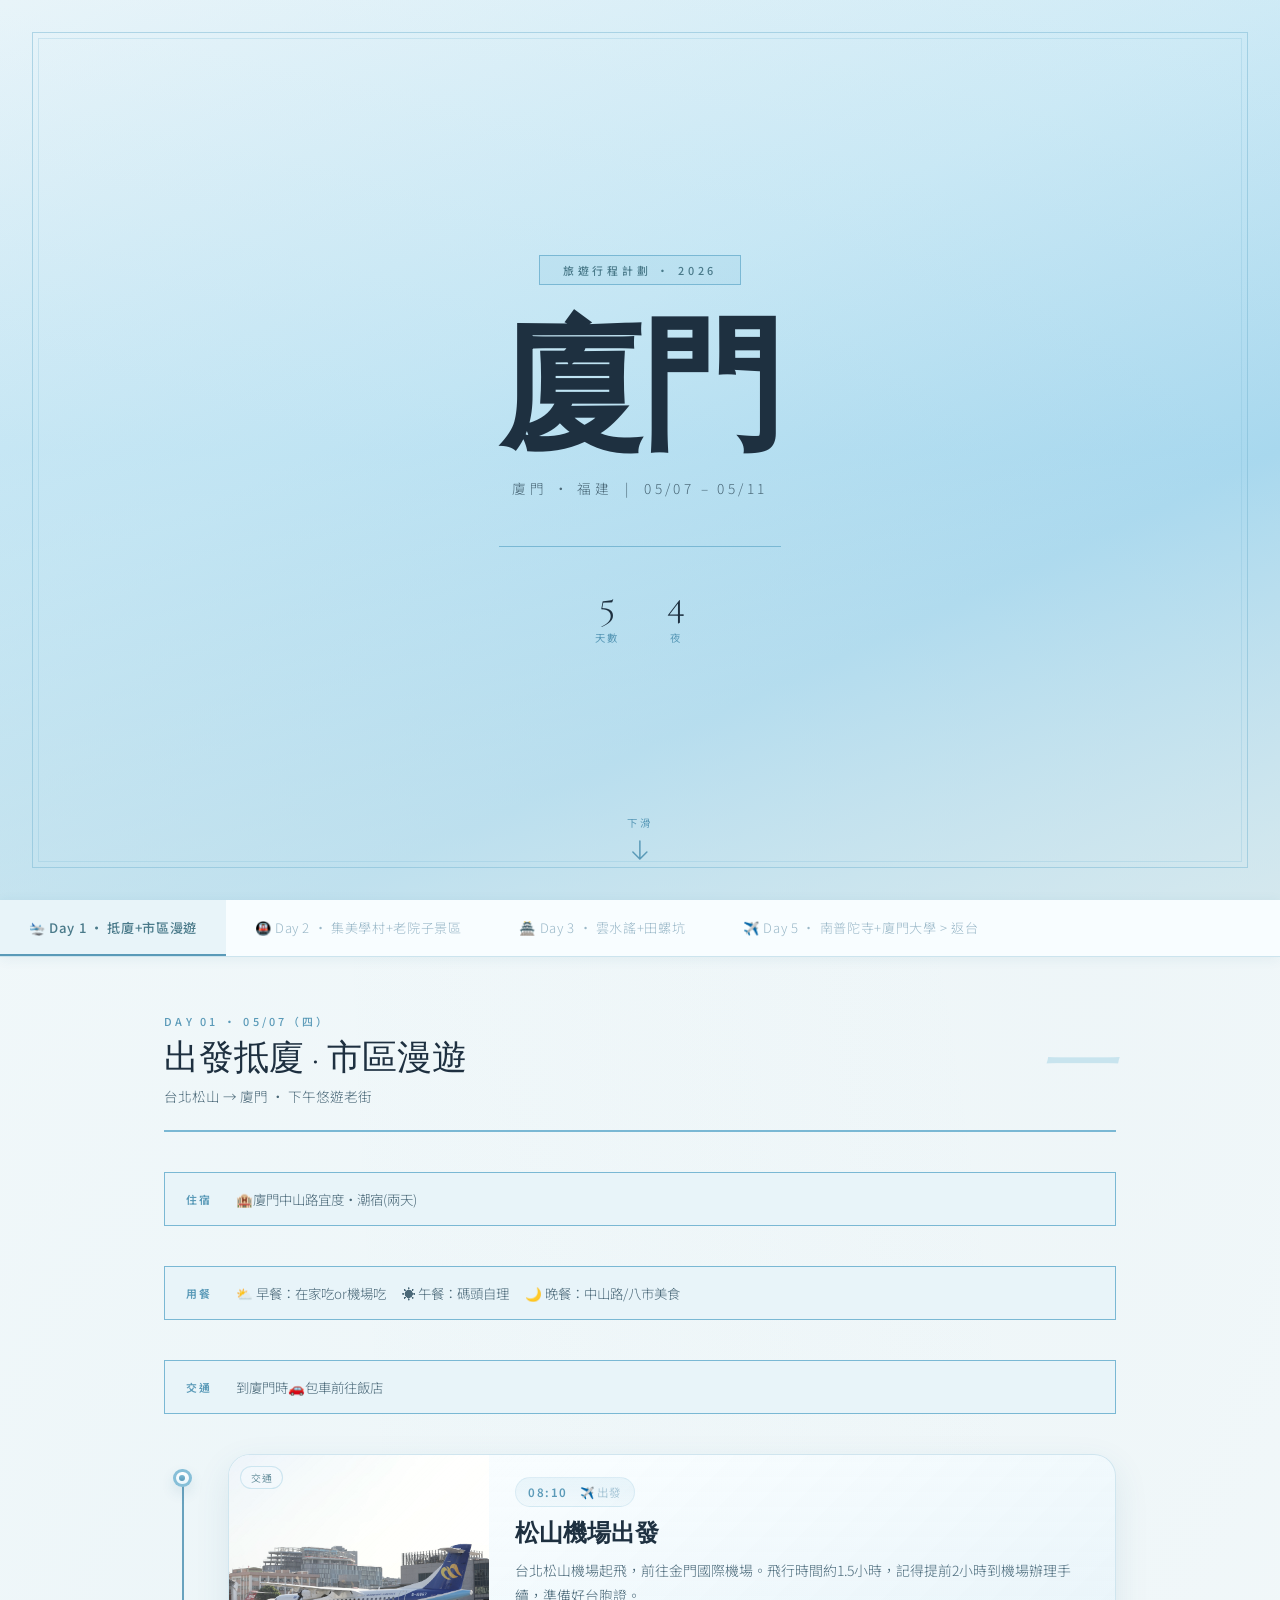
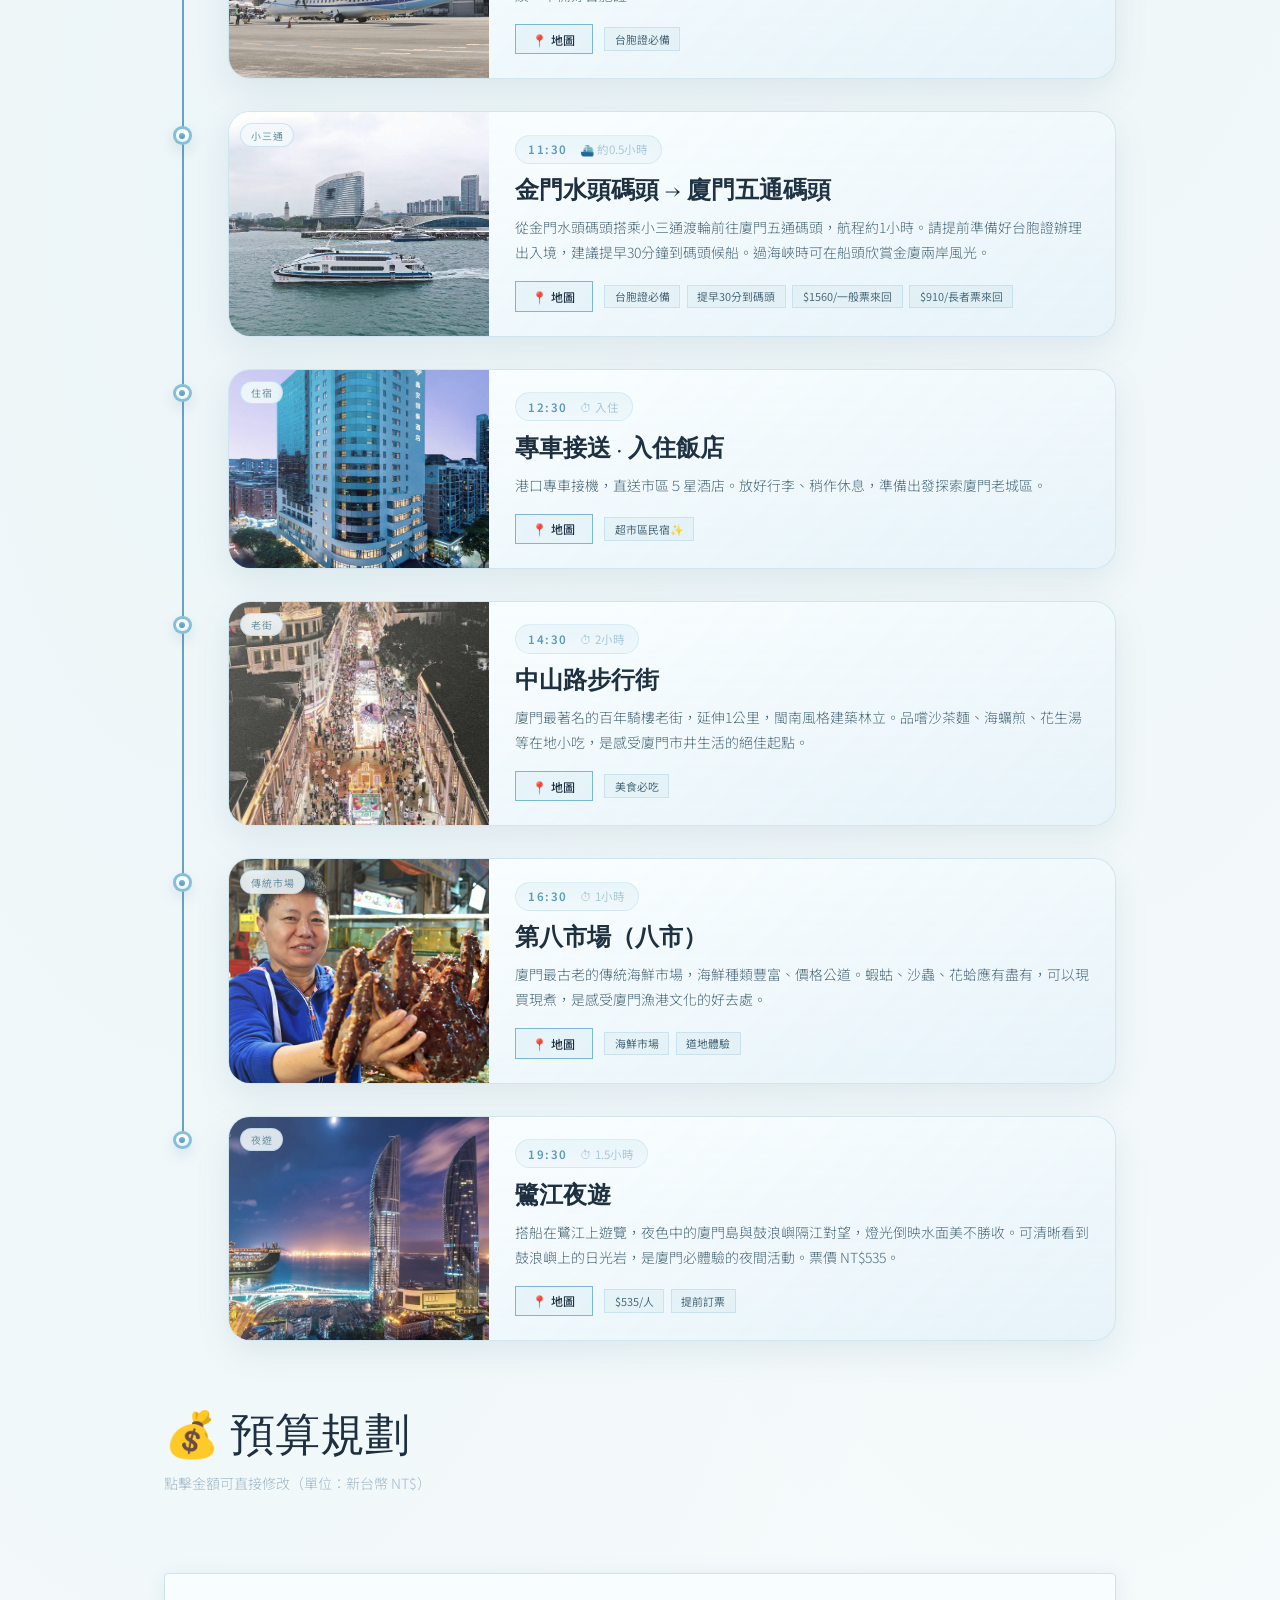
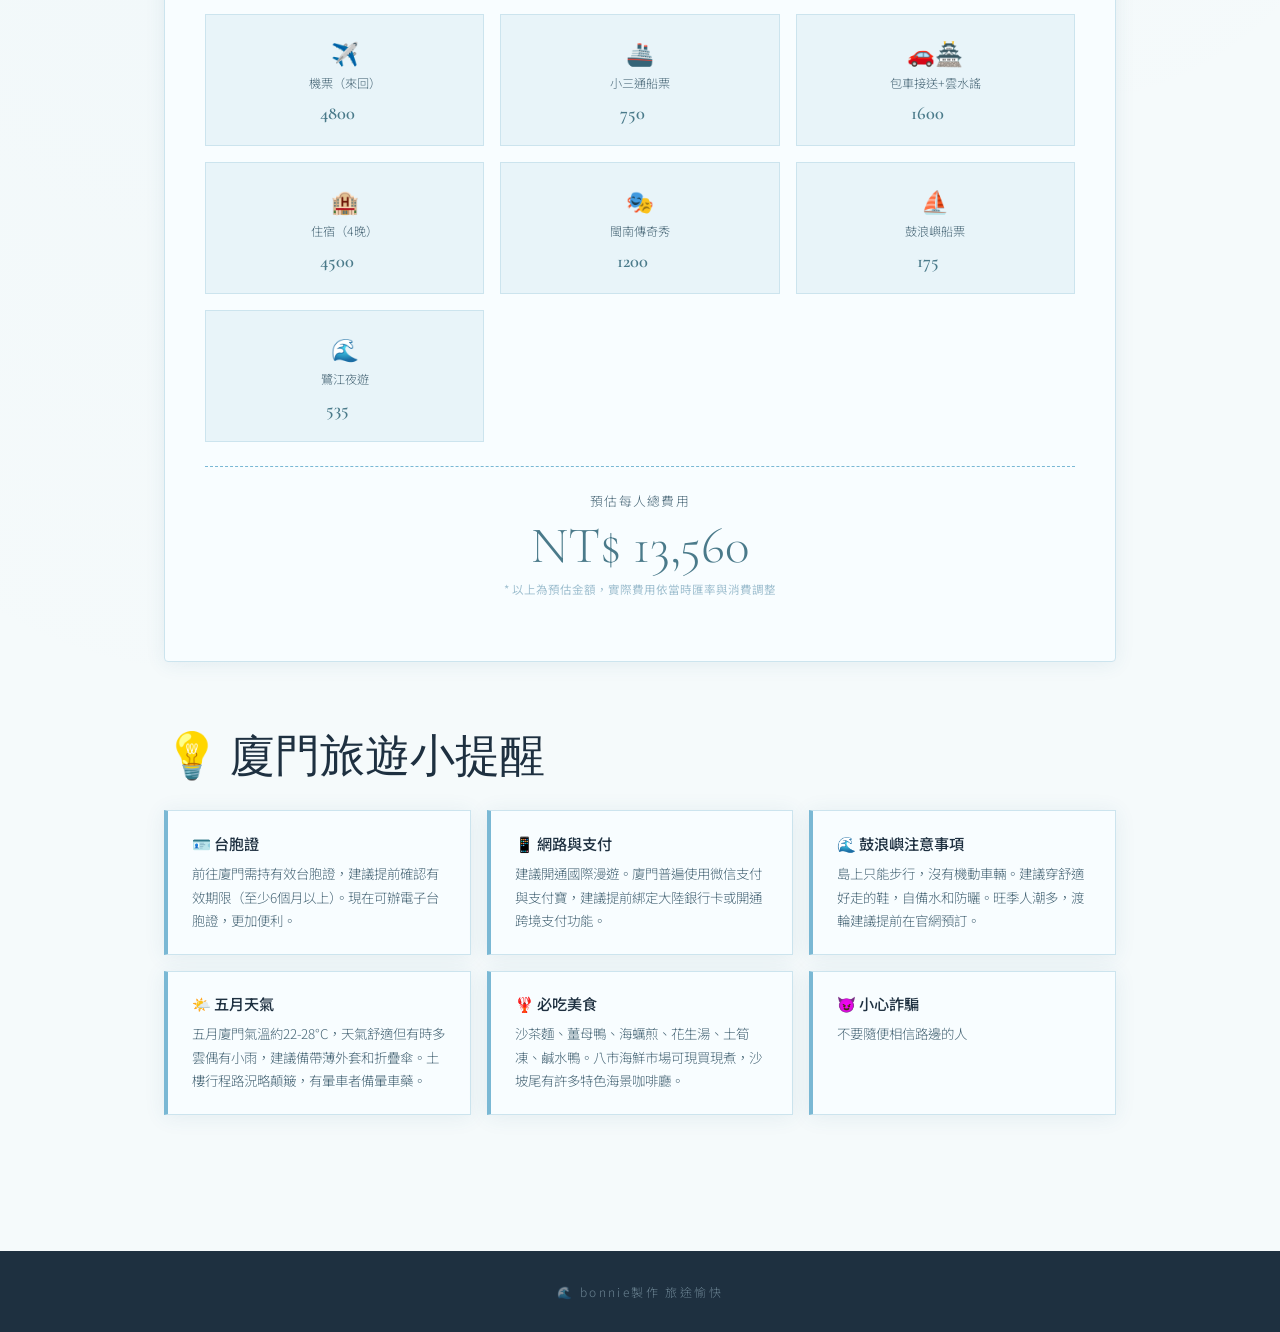
==== commit 4c264a4b: "update 行程" ====
--- a/index - 複製.html
+++ b/index - 複製.html
@@ -495,130 +495,7 @@
     </div>
   </div>
 
-  <!-- DAY 4 -->
-  <div class="day-content" id="day-4">
-    <div class="day-header">
-      <div class="day-header-left">
-        <div class="day-num">Day 04 · 05/10（日）</div>
-        <h2 class="day-theme">鼓浪嶼 · 慵懶漫步一整天</h2>
-        <p class="day-date">🌊 搭船上島 · 步行探索 · 傍晚回程</p>
-      </div>
-      <div class="day-header-deco">四</div>
-    </div>
-    <div class="meal-strip">
-      <span class="meal-label">提醒</span>
-      <span class="meal-item">⛅ 早餐：飯店早餐</span>
-      <!-- <span class="meal-item">🚢 鼓浪嶼只能步行，無機動車</span> -->
-      <span class="meal-item">☀️ 午餐：島上餐廳隨意享用</span>
-      <span class="meal-item">🌙 晚餐：島上餐廳or回中山路吃</span>
-    </div>
-    <div class="meal-strip">
-      <span class="meal-label">交通</span>
-      <span class="meal-item">🕗 19:00 搭船回島</span>
-    </div>
-    <div class="timeline">
-
-      <div class="tl-item">
-        <div class="tl-dot"></div>
-        <div class="spot-card">
-          <div class="spot-img-wrap">
-            <img class="spot-img" src="./pic/日光岩.jpg" alt="鼓浪嶼渡輪">
-            <span class="spot-type-badge">渡輪</span>
-          </div>
-          <div class="spot-info">
-            <div class="spot-meta"><span class="spot-time">08:30</span><span class="spot-duration">⏱ 10分鐘</span></div>
-            <h3 class="spot-name">搭船前往鼓浪嶼</h3>
-            <p class="spot-desc">從廈門輪渡碼頭搭船，約10分鐘抵達鼓浪嶼。建議早出發避開人潮，船票約$250/人（含往返）。上島後全程步行，建議穿著舒適的鞋子。</p>
-            <div class="spot-footer">
-              <a class="btn-map" href="https://maps.google.com/?q=廈門輪渡碼頭" target="_blank">📍 地圖</a>
-              <button class="btn-audio" onclick="playSpotStory(this, '鼓浪嶼渡輪', '從廈門輪渡碼頭出發，十分鐘渡海抵達這座無車小島')" data-state="idle">🎙️ 聽故事</button>
-              <div class="spot-tags"><span class="tag">$250往返</span><span class="tag">提前預約</span></div>
-            </div>
-          </div>
-        </div>
-      </div>
-
-      <div class="tl-item">
-        <div class="tl-dot"></div>
-        <div class="spot-card">
-          <div class="spot-img-wrap">
-            <img class="spot-img" src="./pic/日光岩上.jpg" alt="鼓浪嶼日光岩">
-            <span class="spot-type-badge">景點</span>
-          </div>
-          <div class="spot-info">
-            <div class="spot-meta"><span class="spot-time">09:00</span><span class="spot-duration">⏱ 1.5小時</span></div>
-            <h3 class="spot-name">日光岩 — 鼓浪嶼制高點</h3>
-            <p class="spot-desc">鼓浪嶼最高點（海拔92.68m），登頂可360度俯瞰整座小島、廈門市區及台灣海峽。鄭成功曾在此屯兵，岩壁上「天風海濤」四字石刻令人印象深刻。</p>
-            <div class="spot-footer">
-              <a class="btn-map" href="https://maps.google.com/?q=日光岩+鼓浪嶼" target="_blank">📍 地圖</a>
-              <button class="btn-audio" onclick="playSpotStory(this, '日光岩 — 鼓浪嶼制高點', '海拔九十三公尺的鼓浪嶼最高點，鄭成功屯兵之地')" data-state="idle">🎙️ 聽故事</button>
-              <div class="spot-tags"><span class="tag">景點門票</span><span class="tag">制高點</span></div>
-            </div>
-          </div>
-        </div>
-      </div>
-
-      <div class="tl-item">
-        <div class="tl-dot"></div>
-        <div class="spot-card">
-          <div class="spot-img-wrap">
-            <img class="spot-img" src="./pic/老洋房.jpg" alt="鼓浪嶼老洋房">
-            <span class="spot-type-badge">歷史建築</span>
-          </div>
-          <div class="spot-info">
-            <div class="spot-meta"><span class="spot-time">11:00</span><span class="spot-duration">⏱ 全天漫步</span></div>
-            <h3 class="spot-name">老洋房 · 音樂廳 · 巷弄漫遊</h3>
-            <p class="spot-desc">鼓浪嶼有「鋼琴之島」美稱，島上鋼琴密度居全球之冠。穿梭在歐式老洋房、爬牆薔薇、音樂廳之間，沒有固定行程，就是慵懶地漫步，讓時光在此放慢。</p>
-            <div class="spot-footer">
-              <a class="btn-map" href="https://maps.google.com/?q=鼓浪嶼音樂廳" target="_blank">📍 地圖</a>
-              <button class="btn-audio" onclick="playSpotStory(this, '鼓浪嶼老洋房巷弄', '鋼琴之島的歐式洋房與薔薇花牆，慵懶漫步的音樂夢境')" data-state="idle">🎙️ 聽故事</button>
-              <div class="spot-tags"><span class="tag">世界遺產</span><span class="tag">步行探索</span></div>
-            </div>
-          </div>
-        </div>
-      </div>
-
-      <div class="tl-item">
-        <div class="tl-dot"></div>
-        <div class="spot-card">
-          <div class="spot-img-wrap">
-            <img class="spot-img" src="./pic/鼓浪嶼午餐.jpg" alt="午餐">
-            <span class="spot-type-badge">美食</span>
-          </div>
-          <div class="spot-info">
-            <div class="spot-meta"><span class="spot-time">12:00</span><span class="spot-duration">⏱ 1小時</span></div>
-            <h3 class="spot-name">島上午餐 · 海景餐廳</h3>
-            <p class="spot-desc">鼓浪嶼有許多特色小店與海景餐廳，推薦品嚐：龍頭路花生湯、黃勝記豬腿肉、哈根達斯（島上分店）。午後繼續悠閒漫步，感受島嶼的慢節奏。</p>
-            <div class="spot-footer">
-              <button class="btn-audio" onclick="playSpotStory(this, '鼓浪嶼島上午餐', '龍頭路花生湯、黃勝記豬腿肉，鼓浪嶼必吃道地小食')" data-state="idle">🎙️ 聽故事</button>
-              <div class="spot-tags"><span class="tag">花生湯必喝</span><span class="tag">豬腿肉必吃</span></div>
-            </div>
-          </div>
-        </div>
-      </div>
-
-
-      <div class="tl-item">
-        <div class="tl-dot"></div>
-        <div class="spot-card">
-          <div class="spot-img-wrap">
-            <img class="spot-img" src="./pic/鼓浪嶼船.jpg" alt="回程">
-            <span class="spot-type-badge">交通</span>
-          </div>
-          <div class="spot-info">
-            <div class="spot-meta"><span class="spot-time">19:00</span><span class="spot-duration">⏱ 回程</span></div>
-            <h3 class="spot-name">搭船回廈門</h3>
-            <p class="spot-desc">傍晚搭渡輪返回廈門，夕陽餘暉下的鼓浪嶼輪廓格外迷人。回程可在輪渡碼頭附近的中山路吃晚餐，為這充實的一天畫上完美句點。</p>
-            <div class="spot-footer">
-              <a class="btn-map" href="https://maps.google.com/?q=鼓浪嶼碼頭" target="_blank">📍 地圖</a>
-              <button class="btn-audio" onclick="playSpotStory(this, '搭船回廈門', '夕陽餘暉中搭渡輪離島，回望鼓浪嶼輪廓的最後一眼')" data-state="idle">🎙️ 聽故事</button>
-            </div>
-          </div>
-        </div>
-      </div>
-
-    </div>
-  </div>
+
 
   <!-- DAY 5 -->
   <div class="day-content" id="day-5">
@@ -640,7 +517,7 @@
     <div class="meal-strip">
       <span class="meal-label">交通</span>
       <span class="meal-item">🚗包車前往小三通</span>
-      <span class="meal-item">✈️ 16:40 廈門起飛 → 17:50 台北落地</span>
+      <span class="meal-item">✈️ 16:40 金門起飛 → 17:50 台北落地</span>
     </div>
     <div class="timeline">
 
